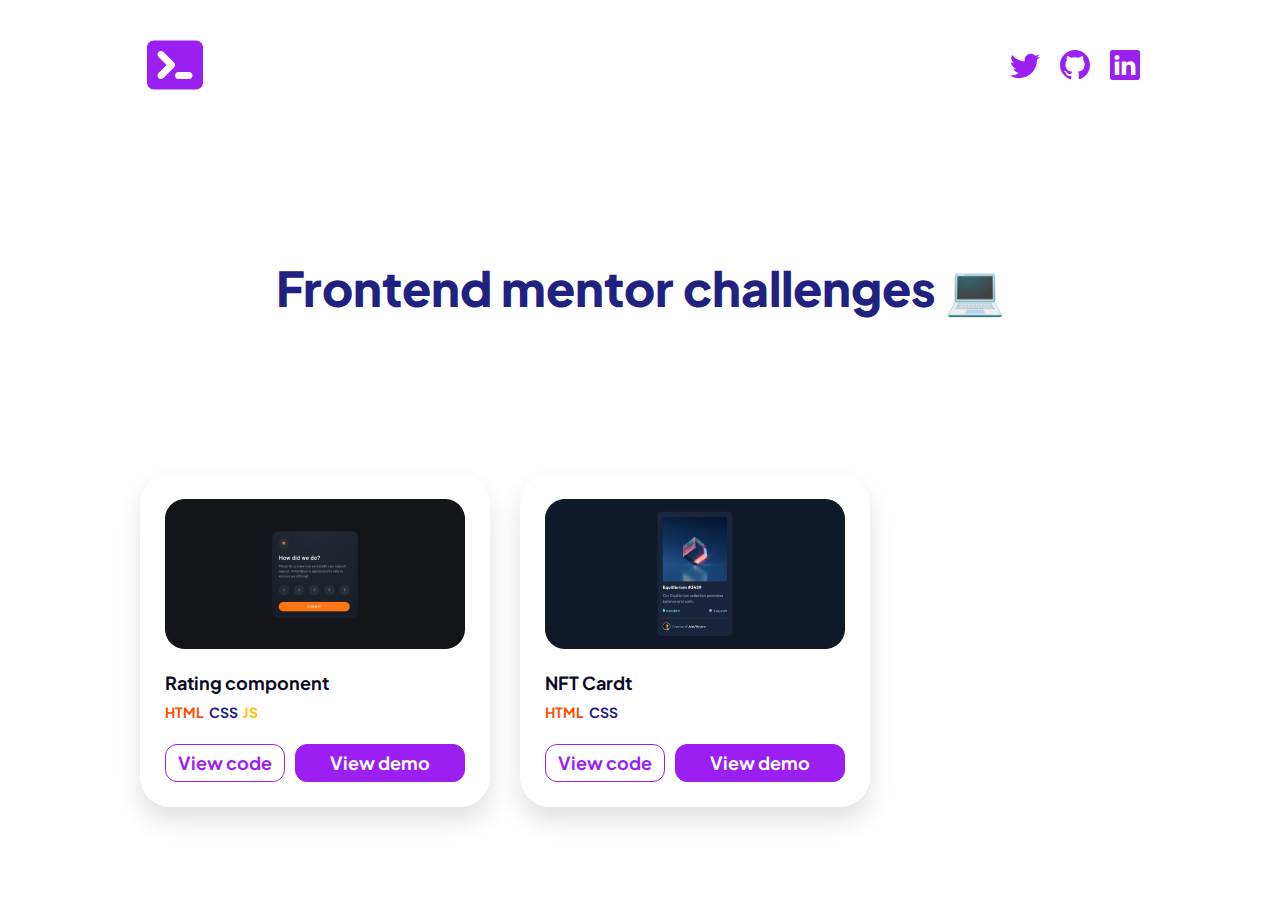
==== index.html @ 11d36d9c "landing created" ====
<!DOCTYPE html>
<html lang="en">
<head>
  <meta charset="UTF-8">
  <meta http-equiv="X-UA-Compatible" content="IE=edge">
  <meta name="viewport" content="width=device-width, initial-scale=1.0">
  <link rel="shortcut icon" href="./images/terminal.png" type="image/x-icon">
  <link rel="preconnect" href="https://fonts.googleapis.com">
  <link rel="preconnect" href="https://fonts.gstatic.com" crossorigin>
  <link href="https://fonts.googleapis.com/css2?family=Plus+Jakarta+Sans:wght@400;700;800&display=swap" rel="stylesheet">
  <link rel="stylesheet" href="./styles.css">
  <title>Frontend mentor challenges</title>
</head>
<body>
  <header class="header">
    <figure><img src="./images/terminal.svg" alt=""></figure>
    <div class="icons">
      <a href="https://twitter.com/guillemrn_" target="_blank">
        <figure><img src="./images/twitter.svg" alt=""></figure>
      </a>
      <a href="https://github.com/guillemrn" target="_blank">
        <figure><img src="./images/github.svg" alt=""></figure>
      </a>
      <a href="https://www.linkedin.com/in/guillemrn/" target="_blank">
        <figure><img src="./images/linkedin.svg" alt=""></figure>
      </a>
    </div>
  </header>
  <h1 class="title">Frontend mentor challenges 💻</h1>
  <section class="cards-container">
    <div class="card">
      <figure><img src="./images/rating.png" alt="Rating component"></figure>
      <h2 class="card__title">Rating component</h2>
      <div class="card__lang">
        <p class="card__html">HTML</p>
        <p class="card__css">CSS</p>
        <p class="card__js">JS</p>
      </div>
      <div class="buttos-container">
        <a href="https://github.com/guillemrn/frontend-mentor/tree/main/rating-component" target="_blank">
          <button class="card__btn card__btn--secondary">View code</button>
        </a>
        <a href="./rating-component/index.html" target="_blank">
          <button class="card__btn card__btn--primary">View demo</button>
        </a>
      </div>
    </div>
    <div class="card">
      <figure><img src="./images/nft.png" alt="Rating component"></figure>
      <h2 class="card__title">NFT Cardt</h2>
      <div class="card__lang">
        <p class="card__html">HTML</p>
        <p class="card__css">CSS</p>
      </div>
      <div class="buttos-container">
        <a href="https://github.com/guillemrn/frontend-mentor/tree/main/nft-card" target="_blank">
          <button class="card__btn card__btn--secondary">View code</button>
        </a>
        <a href="./nft-card/index.html" target="_blank">
          <button class="card__btn card__btn--primary">View demo</button>
        </a>
      </div>
    </div>
  </section>
</body>
</html>
---- styles.css ----
:root {
  --primary: #9B1FF1;
  --text: #212181;
  --html: #FF5001;
  --css: #212181;
  --js: #FFBE00;
  --font: 'Plus Jakarta Sans', sans-serif;
}
* {
  box-sizing: border-box;
  margin: 0;
  padding: 0;
}
html {
  font-size: 62.5%;
}
body {
  margin: 30px 185px;
}
.header {
  display: flex;
  align-items: center;
  justify-content: space-between;
}
.icons {
  display: grid;
  grid-template-columns: repeat(3, 1fr);
  gap: 20px;
}
.title {
  font-family: 'Plus Jakarta Sans';
  font-style: normal;
  font-weight: 800;
  font-size: 48px;
  line-height: 72px;
  color: #212181;
  text-align: center;
  margin: 150px auto;
}
.cards-container {
  display: grid;
  grid-template-columns: repeat(4, 1fr);
  gap: 50px;
}
.card {
  padding: 25px;
  background: #FFFFFF;
  box-shadow: 0px 14px 24px rgba(10, 10, 36, 0.12);
  border-radius: 30px;
  width: fit-content;
}
.card__title {
  font-family: 'Plus Jakarta Sans';
  font-style: normal;
  font-weight: 700;
  font-size: 18px;
  line-height: 24px;
  color: #0A0A24;
  margin: 20px 0 5px 0;
}
.card__lang {
  display: flex;
  align-items: center;
  justify-content: flex-start;
}
.card__lang p {
  font-family: 'Plus Jakarta Sans';
  font-style: normal;
  font-weight: 700;
  font-size: 14px;
  line-height: 24px;
  margin-right: 5px;
}
.card__html {
  color: var(--html);
}
.card__css {
  color: var(--css);
}
.card__js {
  color: var(--js);
}
.buttos-container {
  display: grid;
  align-items: center;
  grid-template-columns: 120px 1fr;
  gap: 10px;
  margin-top: 20px;
}
.card__btn {
  padding: 6px 10px;
  border-radius: 12px;
  font-family: 'Plus Jakarta Sans';
  font-style: normal;
  font-weight: 700;
  font-size: 18px;
  line-height: 24px;
  border: 1px solid var(--primary);
  cursor: pointer;
  transition: 300ms;
  width: 100%;
}
.card__btn--secondary {
  background-color: transparent;
  color: var(--primary);
}
.card__btn--secondary:hover {
  background-color: #F5E9FE;
}
.card__btn--primary {
  background-color: var(--primary);
  color: white;
}
.card__btn--primary:hover {
  background-color: #7F0DCE;
}
@media screen and (max-width: 1700px) {
  .cards-container {
    grid-template-columns: repeat(3, 1fr);
  }
}
@media screen and (max-width: 1500px) {
  .cards-container {
    gap: 30px;
  }
  body {
    margin: 30px 140px;
  }
}
@media screen and (max-width: 1200px) {
  .cards-container {
    grid-template-columns: repeat(2, 1fr);
  }
  body {
    margin: 30px 100px;
  }
}
@media screen and (max-width: 930px) {
  body {
    margin: 30px 20px;
  }
  .cards-container {
    gap: 20px;
  }
  .title {
    font-size: 38px;
    line-height: 57px;
    margin: 100px auto;
  }
}
@media screen and (max-width: 600px) {
  .cards-container {
    grid-template-columns: repeat(1, 1fr);
  }
  .card {
    margin: 0 auto;
  }
  .card img {
    width: 250px;
  }
  .title {
    font-size: 30px;
    line-height: 45px;
    margin: 70px auto;
  }
}
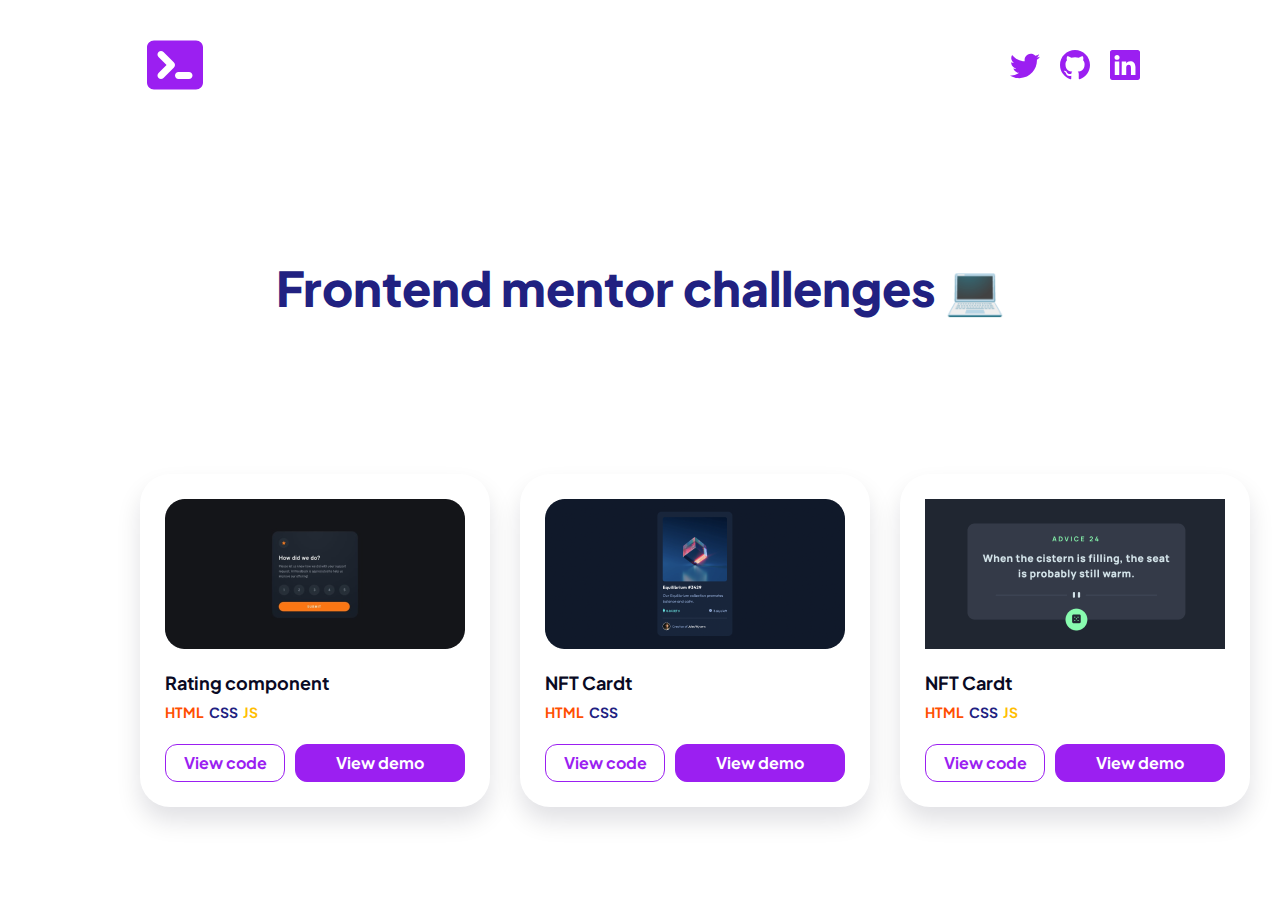
==== commit 1f7a8477: "advice generator" ====
--- a/index.html
+++ b/index.html
@@ -61,6 +61,23 @@
         </a>
       </div>
     </div>
+    <div class="card">
+      <figure><img src="./images/advice.png" alt="Rating component"></figure>
+      <h2 class="card__title">NFT Cardt</h2>
+      <div class="card__lang">
+        <p class="card__html">HTML</p>
+        <p class="card__css">CSS</p>
+        <p class="card__js">JS</p>
+      </div>
+      <div class="buttos-container">
+        <a href="https://github.com/guillemrn/frontend-mentor/tree/main/nft-card" target="_blank">
+          <button class="card__btn card__btn--secondary">View code</button>
+        </a>
+        <a href="./nft-card/index.html" target="_blank">
+          <button class="card__btn card__btn--primary">View demo</button>
+        </a>
+      </div>
+    </div>
   </section>
 </body>
 </html>--- a/styles.css
+++ b/styles.css
@@ -93,7 +93,7 @@
   font-family: 'Plus Jakarta Sans';
   font-style: normal;
   font-weight: 700;
-  font-size: 18px;
+  font-size: 16px;
   line-height: 24px;
   border: 1px solid var(--primary);
   cursor: pointer;
@@ -163,4 +163,7 @@
     line-height: 45px;
     margin: 70px auto;
   }
+  .buttos-container {
+    grid-template-columns: 110px 1fr;
+  }
 }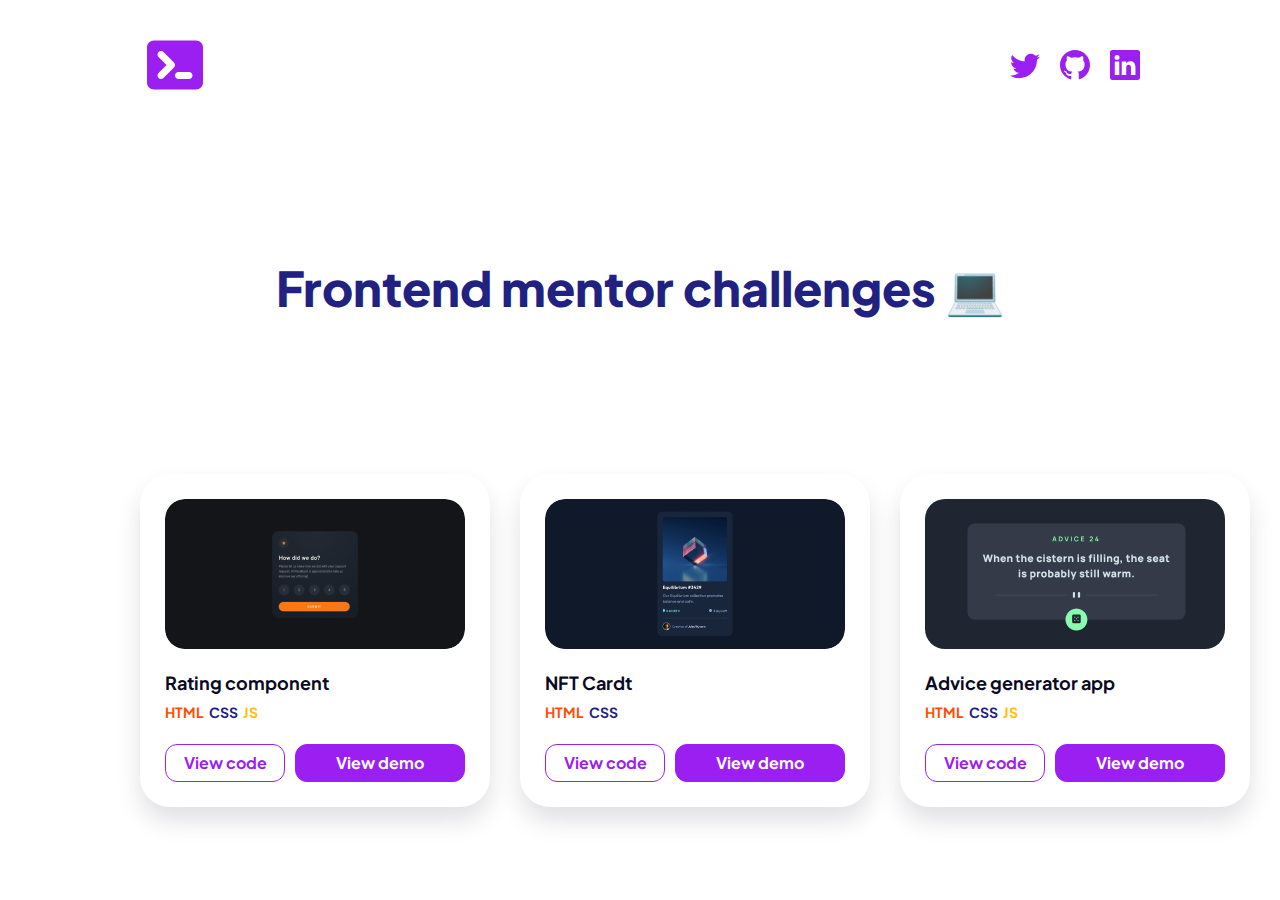
==== commit d9d7574f: "advice generator added" ====
--- a/index.html
+++ b/index.html
@@ -63,17 +63,17 @@
     </div>
     <div class="card">
       <figure><img src="./images/advice.png" alt="Rating component"></figure>
-      <h2 class="card__title">NFT Cardt</h2>
+      <h2 class="card__title">Advice generator app</h2>
       <div class="card__lang">
         <p class="card__html">HTML</p>
         <p class="card__css">CSS</p>
         <p class="card__js">JS</p>
       </div>
       <div class="buttos-container">
-        <a href="https://github.com/guillemrn/frontend-mentor/tree/main/nft-card" target="_blank">
+        <a href="https://github.com/guillemrn/frontend-mentor/tree/main/advice-generator" target="_blank">
           <button class="card__btn card__btn--secondary">View code</button>
         </a>
-        <a href="./nft-card/index.html" target="_blank">
+        <a href="./advice-generator/index.html" target="_blank">
           <button class="card__btn card__btn--primary">View demo</button>
         </a>
       </div>
--- a/styles.css
+++ b/styles.css
@@ -48,6 +48,9 @@
   box-shadow: 0px 14px 24px rgba(10, 10, 36, 0.12);
   border-radius: 30px;
   width: fit-content;
+}
+.card img {
+  border-radius: 20px;
 }
 .card__title {
   font-family: 'Plus Jakarta Sans';
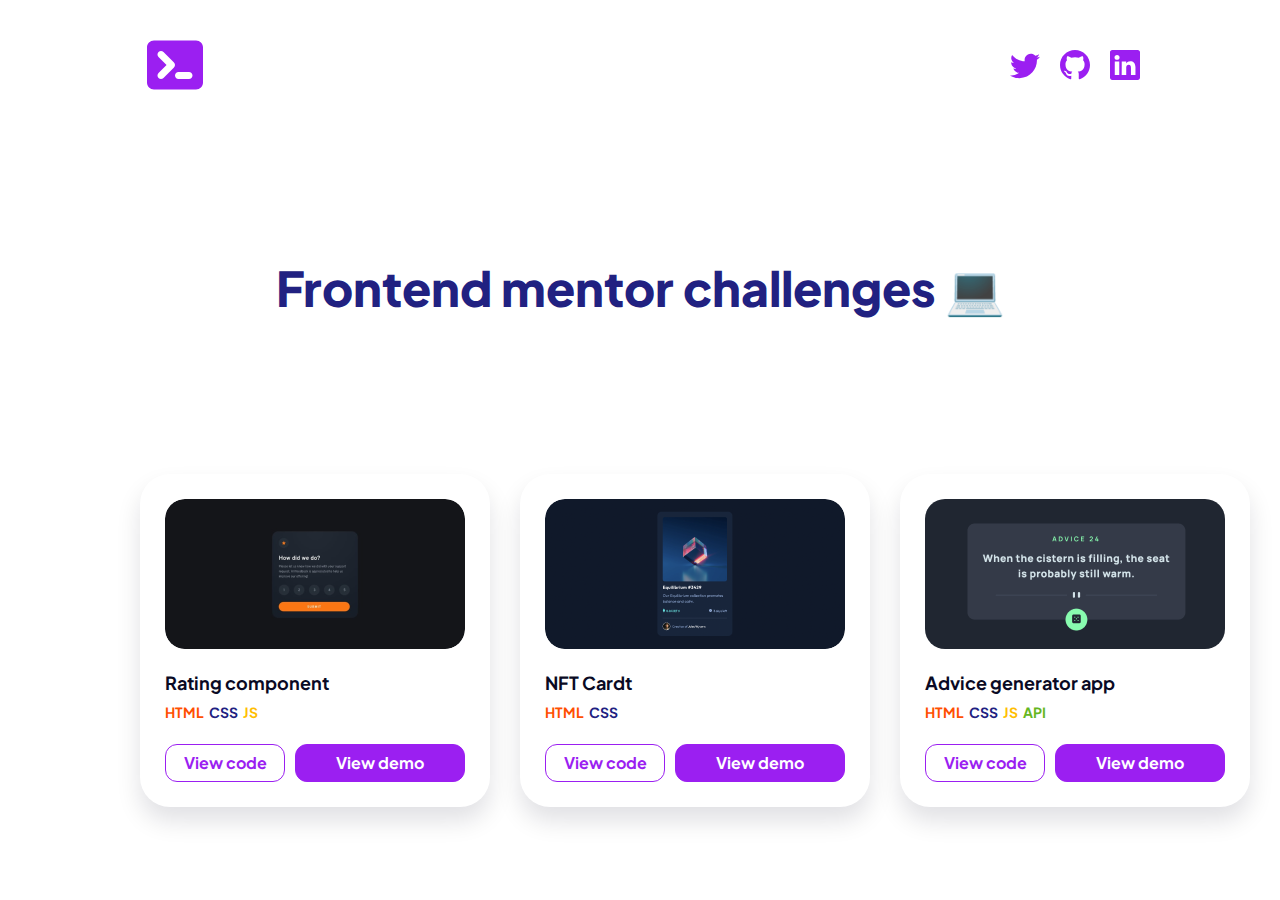
==== commit e52a78b5: "card__api class added" ====
--- a/index.html
+++ b/index.html
@@ -68,6 +68,7 @@
         <p class="card__html">HTML</p>
         <p class="card__css">CSS</p>
         <p class="card__js">JS</p>
+        <p class="card__api">API</p>
       </div>
       <div class="buttos-container">
         <a href="https://github.com/guillemrn/frontend-mentor/tree/main/advice-generator" target="_blank">
--- a/styles.css
+++ b/styles.css
@@ -4,6 +4,7 @@
   --html: #FF5001;
   --css: #212181;
   --js: #FFBE00;
+  --api: #66B71F;
   --font: 'Plus Jakarta Sans', sans-serif;
 }
 * {
@@ -82,6 +83,9 @@
 }
 .card__js {
   color: var(--js);
+}
+.card__api {
+  color: var(--api);
 }
 .buttos-container {
   display: grid;
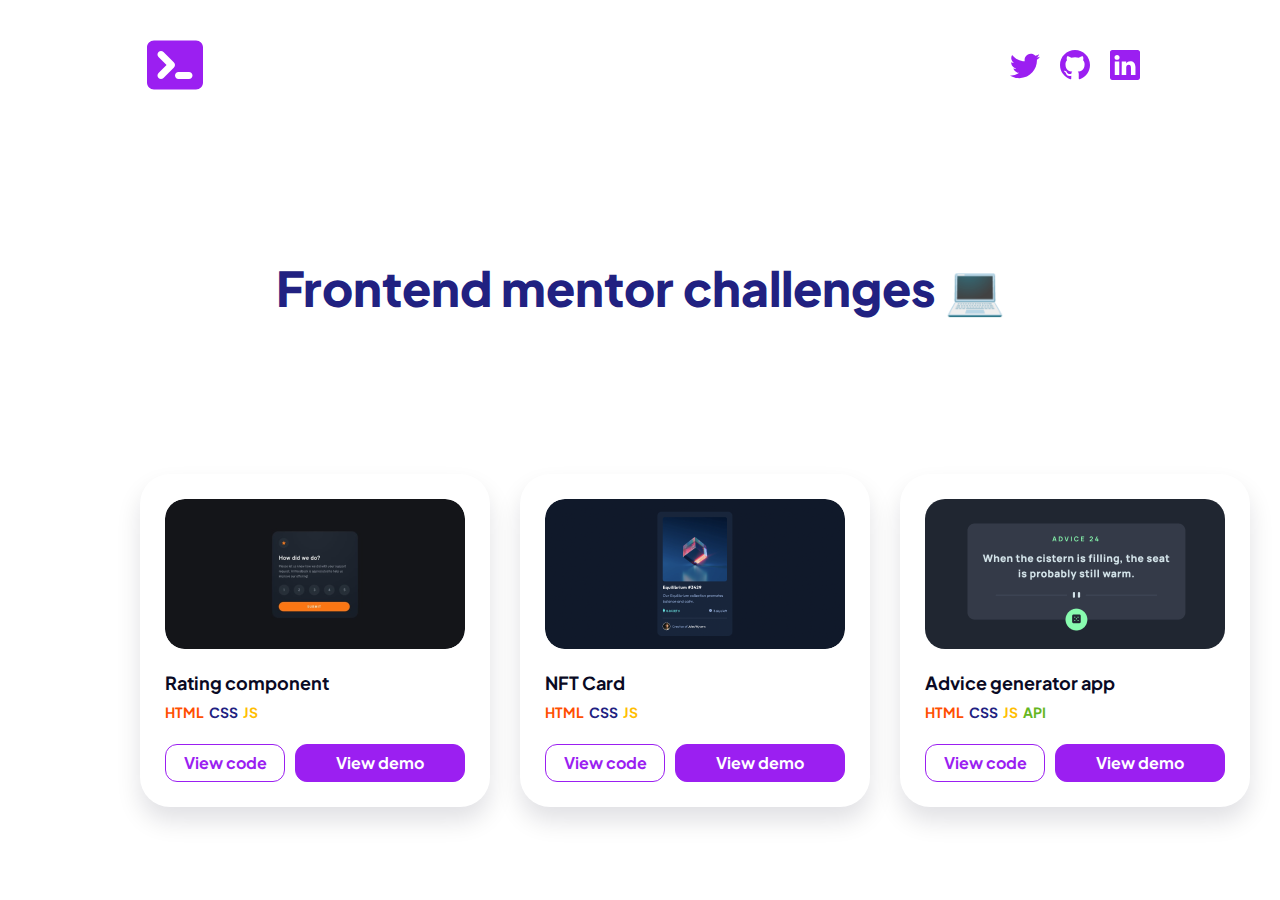
==== commit 3f72dda7: "index.js created" ====
--- a/index.html
+++ b/index.html
@@ -27,58 +27,8 @@
     </div>
   </header>
   <h1 class="title">Frontend mentor challenges 💻</h1>
-  <section class="cards-container">
-    <div class="card">
-      <figure><img src="./images/rating.png" alt="Rating component"></figure>
-      <h2 class="card__title">Rating component</h2>
-      <div class="card__lang">
-        <p class="card__html">HTML</p>
-        <p class="card__css">CSS</p>
-        <p class="card__js">JS</p>
-      </div>
-      <div class="buttos-container">
-        <a href="https://github.com/guillemrn/frontend-mentor/tree/main/rating-component" target="_blank">
-          <button class="card__btn card__btn--secondary">View code</button>
-        </a>
-        <a href="./rating-component/index.html" target="_blank">
-          <button class="card__btn card__btn--primary">View demo</button>
-        </a>
-      </div>
-    </div>
-    <div class="card">
-      <figure><img src="./images/nft.png" alt="Rating component"></figure>
-      <h2 class="card__title">NFT Cardt</h2>
-      <div class="card__lang">
-        <p class="card__html">HTML</p>
-        <p class="card__css">CSS</p>
-      </div>
-      <div class="buttos-container">
-        <a href="https://github.com/guillemrn/frontend-mentor/tree/main/nft-card" target="_blank">
-          <button class="card__btn card__btn--secondary">View code</button>
-        </a>
-        <a href="./nft-card/index.html" target="_blank">
-          <button class="card__btn card__btn--primary">View demo</button>
-        </a>
-      </div>
-    </div>
-    <div class="card">
-      <figure><img src="./images/advice.png" alt="Rating component"></figure>
-      <h2 class="card__title">Advice generator app</h2>
-      <div class="card__lang">
-        <p class="card__html">HTML</p>
-        <p class="card__css">CSS</p>
-        <p class="card__js">JS</p>
-        <p class="card__api">API</p>
-      </div>
-      <div class="buttos-container">
-        <a href="https://github.com/guillemrn/frontend-mentor/tree/main/advice-generator" target="_blank">
-          <button class="card__btn card__btn--secondary">View code</button>
-        </a>
-        <a href="./advice-generator/index.html" target="_blank">
-          <button class="card__btn card__btn--primary">View demo</button>
-        </a>
-      </div>
-    </div>
+  <section class="cards-container" id="cards-container">
   </section>
+  <script src="./index.js"></script>
 </body>
 </html>